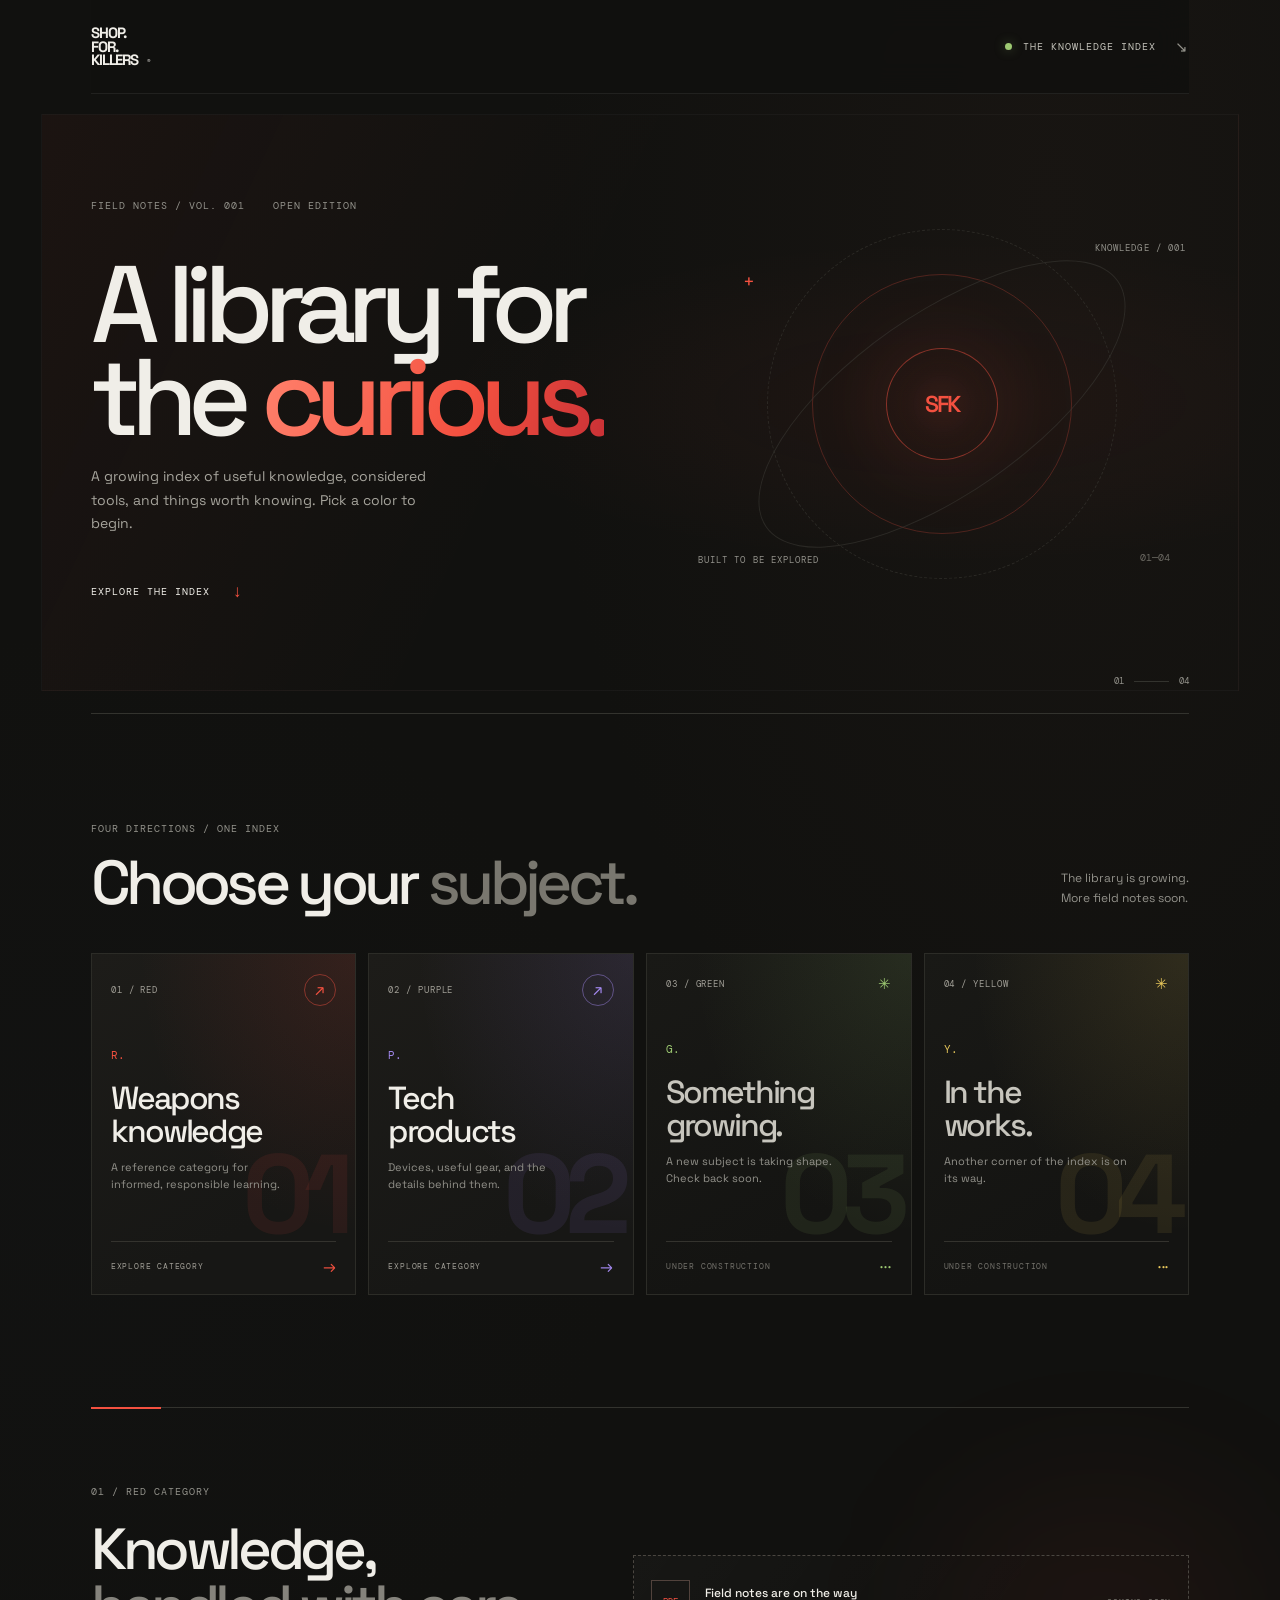
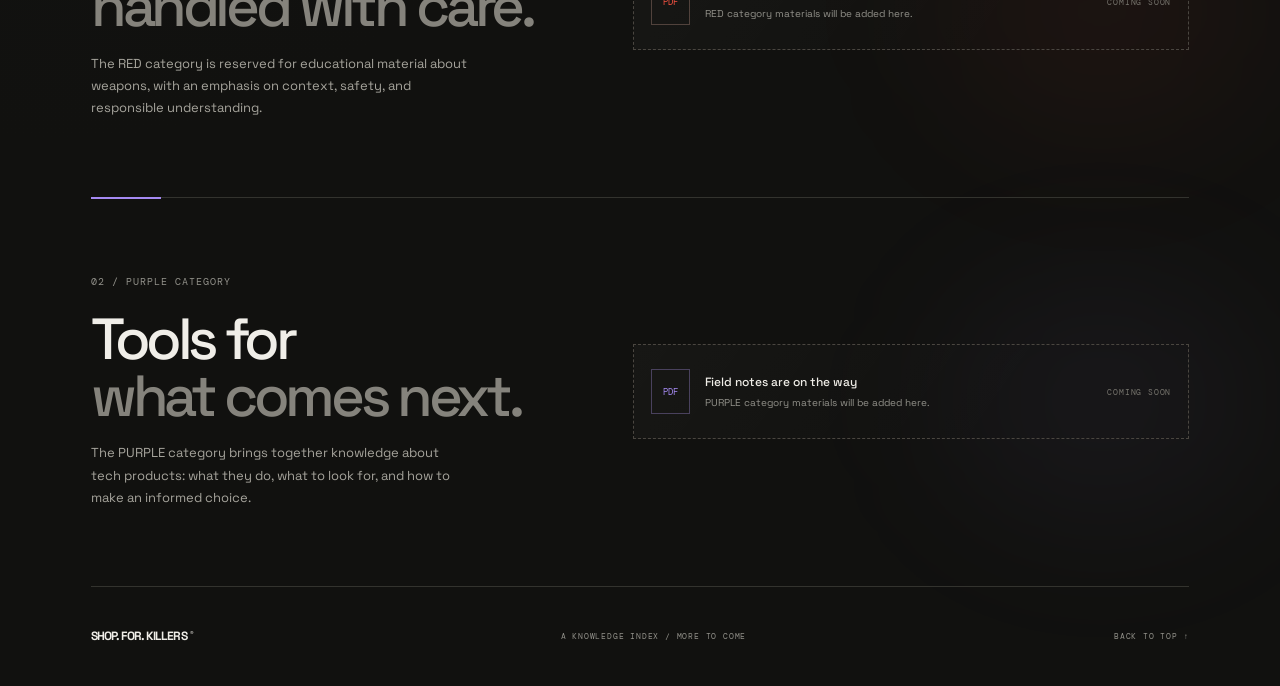
==== index.html @ 02e1d22e "Add SHOP. FOR. KILLERS website" ====
<!doctype html>
<html lang="en">
  <head>
    <meta charset="UTF-8" />
    <meta name="viewport" content="width=device-width, initial-scale=1.0" />
    <meta
      name="description"
      content="SHOP. FOR. KILLERS — a four-category knowledge library. Explore RED and PURPLE; GREEN and YELLOW are coming soon."
    />
    <meta name="theme-color" content="#11110f" />
    <title>SHOP. FOR. KILLERS — The Knowledge Index</title>
    <link rel="preconnect" href="https://fonts.googleapis.com" />
    <link rel="preconnect" href="https://fonts.gstatic.com" crossorigin />
    <link
      href="https://fonts.googleapis.com/css2?family=DM+Mono:wght@400;500&family=Space+Grotesk:wght@400;500;600;700&display=swap"
      rel="stylesheet"
    />
    <link rel="stylesheet" href="styles.css" />
    <script src="script.js" defer></script>
  </head>
  <body>
    <div class="page-shell">
      <header class="site-header">
        <a class="wordmark" href="#home" aria-label="SHOP. FOR. KILLERS home">
          <span>SHOP.</span><span>FOR.</span><span>KILLERS<span class="wordmark-dot">®</span></span>
        </a>
        <a class="header-link" href="#categories">
          <span class="status-dot" aria-hidden="true"></span>
          THE KNOWLEDGE INDEX
          <span class="header-arrow" aria-hidden="true">↘</span>
        </a>
      </header>

      <main id="home">
        <section class="hero" aria-labelledby="hero-title">
          <div class="hero-copy">
            <p class="eyebrow"><span>FIELD NOTES / VOL. 001</span><span>OPEN EDITION</span></p>
            <h1 id="hero-title">A library for<br />the <span>curious.</span></h1>
            <p class="hero-description">
              A growing index of useful knowledge, considered tools, and things worth knowing.
              Pick a color to begin.
            </p>
            <a class="explore-link" href="#categories">
              EXPLORE THE INDEX <span aria-hidden="true">↓</span>
            </a>
          </div>
          <div class="hero-art" aria-hidden="true">
            <div class="orbit orbit-one"></div>
            <div class="orbit orbit-two"></div>
            <div class="orbit orbit-three"></div>
            <div class="art-center"><span>SFK</span></div>
            <span class="art-label art-label-top">KNOWLEDGE / 001</span>
            <span class="art-label art-label-bottom">BUILT TO BE EXPLORED</span>
            <span class="art-cross">+</span>
            <span class="art-number">01—04</span>
          </div>
          <div class="hero-index" aria-hidden="true">
            <span>01</span><span class="index-line"></span><span>04</span>
          </div>
        </section>

        <section class="categories" id="categories" aria-labelledby="categories-title">
          <div class="section-heading">
            <div>
              <p class="eyebrow">FOUR DIRECTIONS / ONE INDEX</p>
              <h2 id="categories-title">Choose your <span>subject.</span></h2>
            </div>
            <p class="section-note">The library is growing.<br />More field notes soon.</p>
          </div>

          <div class="category-grid">
            <a class="category-card card-red" href="#red" aria-label="Explore Red: Weapons knowledge" data-index="01">
              <div class="card-topline"><span>01 / RED</span><span class="card-icon" aria-hidden="true">↗</span></div>
              <div class="card-content">
                <span class="card-symbol" aria-hidden="true">R.</span>
                <h3>Weapons<br />knowledge</h3>
                <p>A reference category for informed, responsible learning.</p>
              </div>
              <div class="card-bottom"><span>EXPLORE CATEGORY</span><span class="card-arrow" aria-hidden="true">→</span></div>
            </a>

            <a class="category-card card-purple" href="#purple" aria-label="Explore Purple: Tech products" data-index="02">
              <div class="card-topline"><span>02 / PURPLE</span><span class="card-icon" aria-hidden="true">↗</span></div>
              <div class="card-content">
                <span class="card-symbol" aria-hidden="true">P.</span>
                <h3>Tech<br />products</h3>
                <p>Devices, useful gear, and the details behind them.</p>
              </div>
              <div class="card-bottom"><span>EXPLORE CATEGORY</span><span class="card-arrow" aria-hidden="true">→</span></div>
            </a>

            <article class="category-card card-green is-coming" aria-label="Green category, under construction" data-index="03">
              <div class="card-topline"><span>03 / GREEN</span><span class="coming-mark" aria-hidden="true">✳</span></div>
              <div class="card-content">
                <span class="card-symbol" aria-hidden="true">G.</span>
                <h3>Something<br />growing.</h3>
                <p>A new subject is taking shape. Check back soon.</p>
              </div>
              <div class="card-bottom"><span>UNDER CONSTRUCTION</span><span class="card-arrow" aria-hidden="true">···</span></div>
            </article>

            <article class="category-card card-yellow is-coming" aria-label="Yellow category, under construction" data-index="04">
              <div class="card-topline"><span>04 / YELLOW</span><span class="coming-mark" aria-hidden="true">✳</span></div>
              <div class="card-content">
                <span class="card-symbol" aria-hidden="true">Y.</span>
                <h3>In the<br />works.</h3>
                <p>Another corner of the index is on its way.</p>
              </div>
              <div class="card-bottom"><span>UNDER CONSTRUCTION</span><span class="card-arrow" aria-hidden="true">···</span></div>
            </article>
          </div>
        </section>

        <section class="category-detail" id="red" aria-labelledby="red-title">
          <div class="detail-accent detail-accent-red"></div>
          <div class="detail-copy">
            <p class="eyebrow">01 / RED CATEGORY</p>
            <h2 id="red-title">Knowledge,<br /><span>handled with care.</span></h2>
            <p>
              The RED category is reserved for educational material about weapons, with an
              emphasis on context, safety, and responsible understanding.
            </p>
          </div>
          <div class="document-placeholder">
            <span class="document-icon" aria-hidden="true">PDF</span>
            <div><strong>Field notes are on the way</strong><span>RED category materials will be added here.</span></div>
            <span class="document-status">COMING SOON</span>
          </div>
        </section>

        <section class="category-detail detail-purple" id="purple" aria-labelledby="purple-title">
          <div class="detail-accent detail-accent-purple"></div>
          <div class="detail-copy">
            <p class="eyebrow">02 / PURPLE CATEGORY</p>
            <h2 id="purple-title">Tools for<br /><span>what comes next.</span></h2>
            <p>
              The PURPLE category brings together knowledge about tech products: what they do,
              what to look for, and how to make an informed choice.
            </p>
          </div>
          <div class="document-placeholder">
            <span class="document-icon">PDF</span>
            <div><strong>Field notes are on the way</strong><span>PURPLE category materials will be added here.</span></div>
            <span class="document-status">COMING SOON</span>
          </div>
        </section>
      </main>

      <footer class="site-footer">
        <a class="footer-wordmark" href="#home">SHOP. FOR. KILLERS<span>®</span></a>
        <span class="footer-caption">A KNOWLEDGE INDEX / MORE TO COME</span>
        <a class="back-to-top" href="#home">BACK TO TOP ↑</a>
      </footer>
    </div>
  </body>
</html>
---- styles.css ----
:root {
  color-scheme: dark;
  --background: #11110f;
  --surface: #191916;
  --text: #f0eee8;
  --muted: #92918a;
  --line: #33332e;
  --red: #f45140;
  --purple: #a58af2;
  --green: #9dc972;
  --yellow: #e8c85b;
  --surface-raised: #1d1c19;
  --content-width: 1600px;
  font-family: "Space Grotesk", sans-serif;
  font-synthesis: none;
  text-rendering: optimizeLegibility;
}

* { box-sizing: border-box; }

html { scroll-behavior: smooth; scroll-padding-top: 104px; }

body {
  margin: 0;
  background:
    radial-gradient(ellipse at 82% 9%, #2c201a42, transparent 32rem),
    radial-gradient(ellipse at 4% 52%, #171a2029, transparent 36rem),
    var(--background);
  color: var(--text);
}

a { color: inherit; text-decoration: none; }

a:focus-visible {
  outline: 2px solid currentColor;
  outline-offset: 5px;
}

.page-shell { max-width: var(--content-width); margin: 0 auto; padding: 0 7.1%; }

.site-header {
  position: sticky;
  top: 0;
  z-index: 5;
  height: 94px;
  display: flex;
  align-items: center;
  justify-content: space-between;
  border-bottom: 1px solid #ffffff12;
  background: #11110fe8;
  backdrop-filter: blur(16px);
}

.wordmark, .footer-wordmark {
  display: flex;
  flex-direction: column;
  font-size: 15px;
  font-weight: 700;
  line-height: .9;
  letter-spacing: -.075em;
}

.wordmark span:last-child { position: relative; }
.wordmark-dot { position: absolute; top: -1px; right: -9px; font-size: 7px; letter-spacing: 0; }

.header-link, .eyebrow, .explore-link, .card-topline, .card-bottom,
.document-status, .footer-caption, .back-to-top {
  font-family: "DM Mono", monospace;
  font-size: 10px;
  letter-spacing: .1em;
}

.header-link { display: flex; align-items: center; gap: 11px; color: #c3c1b9; }
.status-dot { width: 7px; height: 7px; border-radius: 50%; background: var(--green); box-shadow: 0 0 12px #9dc97266; }
.header-arrow { margin-left: 8px; color: var(--muted); font-size: 15px; }

.hero {
  position: relative;
  min-height: 620px;
  display: grid;
  grid-template-columns: 1.1fr .9fr;
  align-items: center;
  border-bottom: 1px solid var(--line);
}

.hero::before {
  position: absolute;
  inset: 20px -4.5% 22px;
  z-index: 0;
  border: 1px solid #ffffff08;
  background:
    linear-gradient(115deg, #f451400c, transparent 44%),
    radial-gradient(ellipse at 76% 50%, #f451400c, transparent 40%);
  content: "";
  pointer-events: none;
}

.hero-copy { position: relative; z-index: 1; padding: 46px 0 52px; }
.eyebrow { color: var(--muted); margin: 0; }
.hero-copy .eyebrow { display: flex; gap: 28px; }

h1, h2, h3, p { margin-top: 0; }
h1 {
  margin: 46px 0 20px;
  font-size: clamp(68px, 8.5vw, 122px);
  line-height: .86;
  letter-spacing: -.09em;
  font-weight: 500;
}

h1 span {
  color: transparent;
  background: linear-gradient(110deg, #ff806b 5%, var(--red) 60%, #c72f35);
  background-clip: text;
}
.hero-description { max-width: 360px; color: #a6a49c; line-height: 1.7; font-size: 14px; }
.explore-link { display: inline-flex; align-items: center; gap: 22px; margin-top: 30px; color: var(--text); }
.explore-link span { font-size: 17px; color: var(--red); transition: transform .2s ease; }
.explore-link:hover span { transform: translateY(4px); }

.hero-art { position: relative; height: 410px; display: grid; place-items: center; overflow: hidden; }
.orbit { position: absolute; border: 1px solid #393832; border-radius: 50%; }
.orbit-one { width: 260px; height: 260px; border-color: #f4514040; animation: orbit-turn 42s linear infinite; }
.orbit-two { width: 350px; height: 350px; border-style: dashed; border-color: #39383299; }
.orbit-three { width: 430px; height: 180px; transform: rotate(-35deg); border-color: #39383299; }
.art-center {
  width: 112px; height: 112px; border: 1px solid #f4514080; border-radius: 50%;
  display: grid; place-items: center; color: var(--red); font-size: 23px; font-weight: 600; letter-spacing: -.08em;
  background: radial-gradient(circle, #f4514018, transparent 72%);
  box-shadow: 0 0 85px #f4514021, inset 0 0 35px #f451400c;
}
.art-label { position: absolute; color: var(--muted); font: 9px "DM Mono", monospace; letter-spacing: .12em; }
.art-label-top { top: 43px; right: 3px; }
.art-label-bottom { bottom: 43px; left: 3px; }
.art-cross { position: absolute; top: 70px; left: 48px; color: var(--red); font-size: 19px; }
.art-number { position: absolute; bottom: 45px; right: 19px; color: #6b6962; font: 10px "DM Mono", monospace; }
.hero-index { position: absolute; bottom: 26px; right: 0; display: flex; gap: 10px; align-items: center; color: var(--muted); font: 9px "DM Mono", monospace; }
.index-line { width: 35px; height: 1px; background: var(--line); }

.categories { padding: 108px 0 112px; }
.categories, .category-detail { scroll-margin-top: 104px; }
.section-heading { display: flex; justify-content: space-between; align-items: end; margin-bottom: 39px; }
.section-heading h2, .detail-copy h2 {
  margin: 18px 0 0;
  font-size: clamp(37px, 5vw, 62px);
  line-height: .98;
  letter-spacing: -.075em;
  font-weight: 500;
}
.section-heading h2 span { color: #79776f; }
.section-note { margin: 0 0 5px; color: var(--muted); line-height: 1.65; font-size: 12px; }
.category-grid { display: grid; grid-template-columns: repeat(4, minmax(0, 1fr)); gap: 12px; }

.category-card {
  --accent: var(--text);
  min-height: 342px;
  padding: 20px 19px 17px;
  display: flex;
  flex-direction: column;
  justify-content: space-between;
  position: relative;
  overflow: hidden;
  background: linear-gradient(150deg, #1d1c19, #171715 74%);
  border: 1px solid #2c2c27;
  isolation: isolate;
  transition: transform .25s ease, border-color .25s ease, background .25s ease, box-shadow .25s ease;
}

.category-card::before {
  position: absolute;
  inset: 0;
  z-index: -1;
  background: radial-gradient(ellipse at 100% 0%, color-mix(in srgb, var(--accent) 15%, transparent), transparent 58%);
  content: "";
  opacity: .8;
  transition: opacity .25s ease;
  pointer-events: none;
}

.category-card::after {
  position: absolute;
  right: 12px;
  bottom: 43px;
  z-index: -1;
  color: color-mix(in srgb, var(--accent) 9%, transparent);
  content: attr(data-index);
  font-size: clamp(68px, 9vw, 112px);
  font-weight: 700;
  line-height: 1;
  letter-spacing: -.1em;
  pointer-events: none;
}

a.category-card:hover {
  transform: translateY(-6px);
  border-color: color-mix(in srgb, var(--accent) 70%, #ffffff30);
  background: var(--surface-raised);
  box-shadow: 0 18px 55px #00000035;
}
a.category-card:hover::before { opacity: 1; }
.card-red { --accent: var(--red); }
.card-purple { --accent: var(--purple); }
.card-green { --accent: var(--green); }
.card-yellow { --accent: var(--yellow); }
.card-topline, .card-bottom { display: flex; justify-content: space-between; align-items: center; color: #a09e96; font-size: 9px; }
.card-icon {
  width: 32px;
  height: 32px;
  display: grid;
  place-items: center;
  border: 1px solid color-mix(in srgb, var(--accent) 45%, transparent);
  border-radius: 50%;
  color: var(--accent);
  font: 16px "Space Grotesk", sans-serif;
  transition: transform .2s ease, background .2s ease;
}
a.category-card:hover .card-icon { transform: rotate(45deg); background: color-mix(in srgb, var(--accent) 12%, transparent); }
.card-content { padding: 21px 0 26px; }
.card-symbol { display: block; margin-bottom: 20px; color: var(--accent); font: 11px "DM Mono", monospace; }
.card-content h3 { margin: 0; font-size: clamp(23px, 2.5vw, 34px); font-weight: 500; line-height: 1.02; letter-spacing: -.065em; }
.card-content p { max-width: 190px; margin: 12px 0 0; color: var(--muted); font-size: 11px; line-height: 1.55; }
.card-bottom { border-top: 1px solid #34332e; padding-top: 14px; font-size: 8px; }
.card-arrow { color: var(--accent); font: 16px "Space Grotesk", sans-serif; }
.coming-mark { color: var(--accent); font-size: 15px; }
.is-coming { background: linear-gradient(150deg, #191916, #141412 74%); }
.is-coming .card-content h3 { color: #c7c5bd; }
.is-coming .card-bottom { color: #73716b; }

.category-detail {
  position: relative;
  min-height: 390px;
  border-top: 1px solid var(--line);
  display: grid;
  grid-template-columns: .9fr 1.1fr;
  gap: 8%;
  align-items: center;
  padding: 70px 0;
}

.category-detail::after {
  position: absolute;
  top: 20%;
  right: -7.1%;
  z-index: -1;
  width: 330px;
  height: 250px;
  border-radius: 50%;
  background: var(--detail-glow, #f451400d);
  filter: blur(75px);
  content: "";
  pointer-events: none;
}

.detail-accent { position: absolute; top: -1px; left: 0; width: 70px; height: 2px; background: var(--red); }
.detail-accent-purple { background: var(--purple); }
.detail-copy h2 { margin: 23px 0 18px; font-size: clamp(39px, 5vw, 58px); }
.detail-copy h2 span { color: #85837c; }
.detail-copy > p:last-child { max-width: 380px; margin: 0; color: #a6a49c; font-size: 13px; line-height: 1.7; }
.document-placeholder {
  min-height: 95px;
  padding: 17px;
  border: 1px dashed #4a4640;
  background: linear-gradient(125deg, #ffffff06, transparent 70%);
  transition: border-color .2s ease, background .2s ease;
  display: flex;
  align-items: center;
  gap: 15px;
}
.document-icon {
  width: 39px; height: 45px; flex: 0 0 auto; display: grid; place-items: center;
  border: 1px solid #51423c; color: var(--red); font: 9px "DM Mono", monospace;
}
.detail-purple .document-icon { border-color: #49415d; color: var(--purple); }
.detail-purple { --detail-glow: #a58af20c; }
.document-placeholder div { display: flex; flex-direction: column; gap: 6px; }
.document-placeholder strong { font-size: 12px; font-weight: 500; }
.document-placeholder div span { color: var(--muted); font-size: 10px; }
.document-status { margin-left: auto; color: #77756e; white-space: nowrap; font-size: 8px; }
.detail-purple { border-bottom: 1px solid var(--line); }

.site-footer { min-height: 99px; display: flex; align-items: center; justify-content: space-between; gap: 16px; }
.footer-wordmark { display: block; font-size: 12px; }
.footer-wordmark span { margin-left: 3px; vertical-align: top; font-size: 7px; }
.footer-caption, .back-to-top { color: var(--muted); font-size: 8px; }
.back-to-top:hover { color: var(--text); }

@keyframes orbit-turn {
  to { transform: rotate(360deg); }
}

@media (min-width: 1300px) {
  .page-shell { padding-right: 9%; padding-left: 9%; }
}

@media (max-width: 760px) {
  .page-shell { padding: 0 6%; }
  .site-header { height: 78px; }
  .header-link { font-size: 8px; gap: 8px; }
  .hero { min-height: auto; grid-template-columns: 1fr; padding: 30px 0 60px; }
  .hero::before { inset: 14px -5% 14px; }
  .hero-copy { padding: 38px 0 0; }
  h1 { margin-top: 38px; font-size: clamp(64px, 15vw, 100px); }
  .hero-art { height: 310px; margin: 8px 0 0; }
  .orbit-one { width: 210px; height: 210px; }
  .orbit-two { width: 285px; height: 285px; }
  .orbit-three { width: 340px; height: 140px; }
  .art-label-top { right: 4%; }
  .art-label-bottom { left: 4%; }
  .categories { padding: 78px 0; }
  .section-heading { align-items: start; gap: 20px; flex-direction: column; }
  .section-note br { display: none; }
  .category-grid { grid-template-columns: repeat(2, minmax(0, 1fr)); }
  .category-card { min-height: 300px; }
  .category-detail { grid-template-columns: 1fr; gap: 32px; padding: 58px 0; }
}

@media (max-width: 430px) {
  .hero-copy .eyebrow { gap: 13px; font-size: 8px; }
  .category-grid { gap: 8px; }
  .category-card { min-height: 270px; padding: 14px 12px; }
  .card-topline { font-size: 8px; }
  .card-content h3 { font-size: 24px; }
  .card-content p { font-size: 10px; }
  .card-bottom { font-size: 7px; }
  .document-placeholder { align-items: flex-start; flex-wrap: wrap; }
  .document-status { margin-left: 54px; }
  .footer-caption { display: none; }
}

@media (prefers-reduced-motion: reduce) {
  *, *::before, *::after {
    scroll-behavior: auto !important;
    animation-duration: .01ms !important;
    transition-duration: .01ms !important;
  }
}
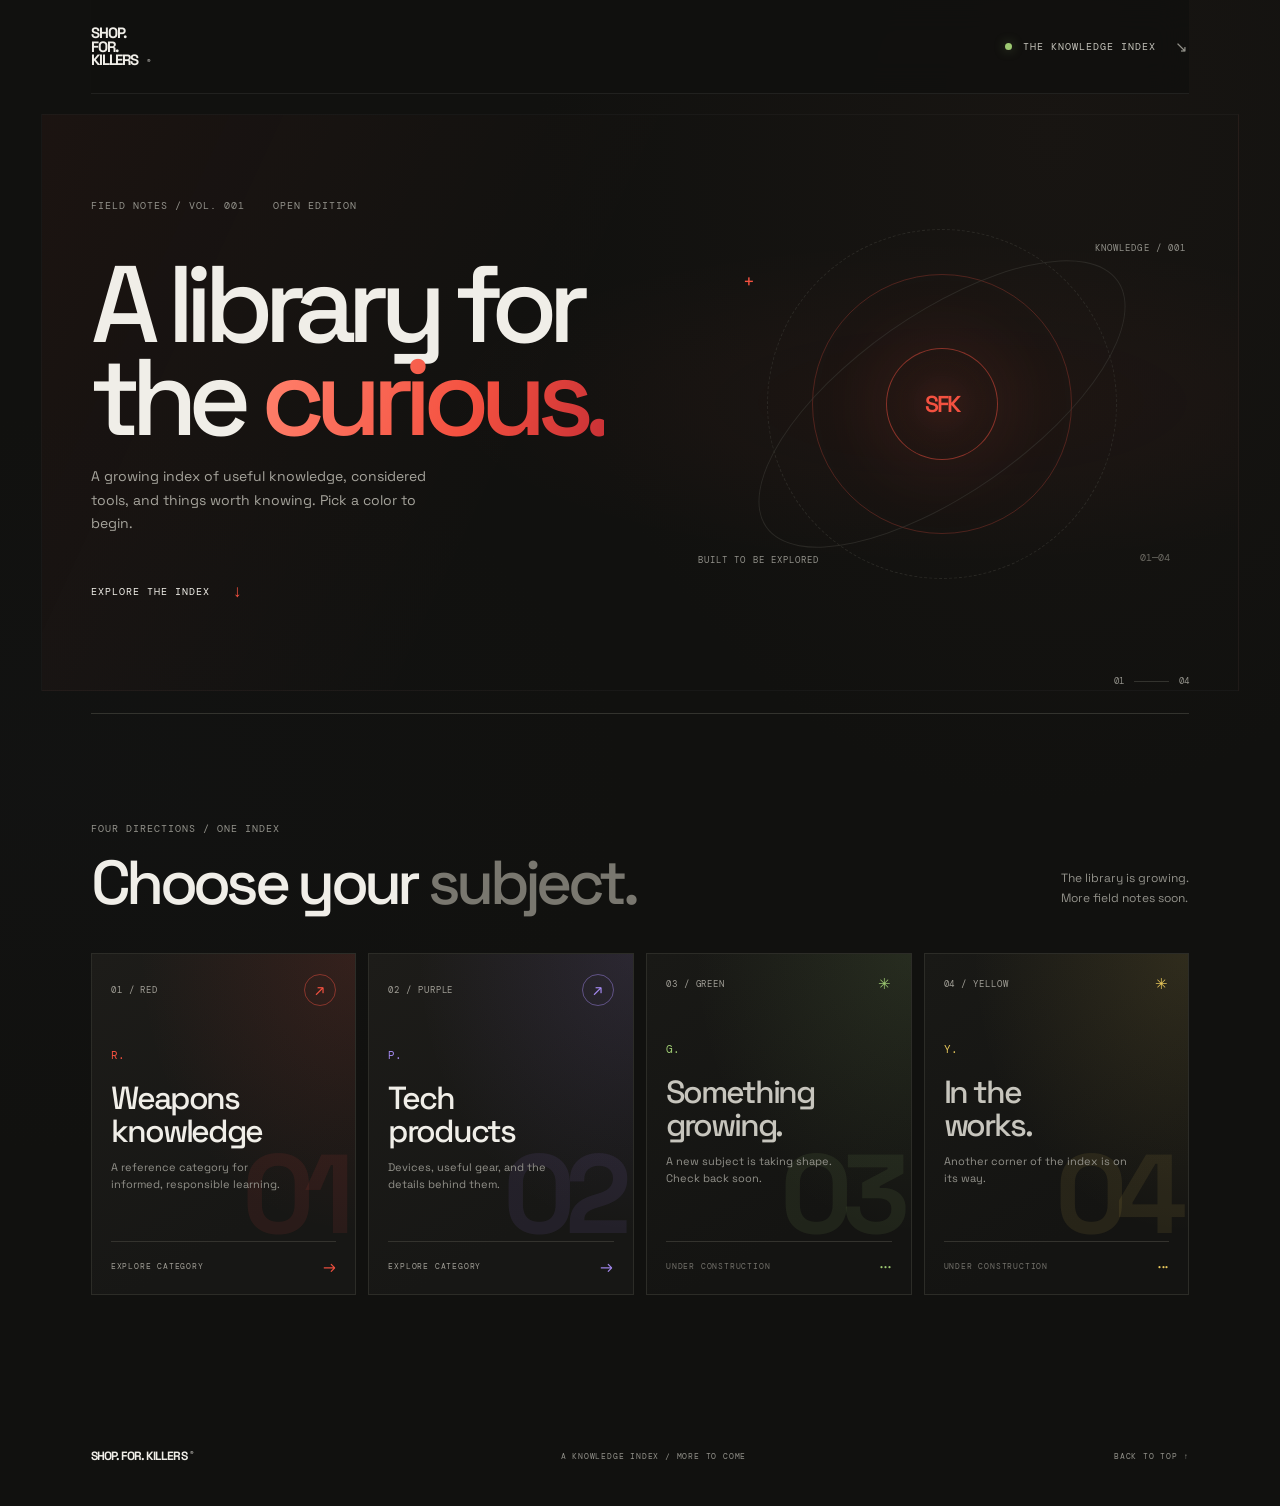
==== commit edad06e1: "Add files via upload" ====
--- a/index.html
+++ b/index.html
@@ -69,7 +69,7 @@
           </div>
 
           <div class="category-grid">
-            <a class="category-card card-red" href="#red" aria-label="Explore Red: Weapons knowledge" data-index="01">
+            <a class="category-card card-red" href="red/index.html" aria-label="Explore Red: Weapons knowledge" data-index="01">
               <div class="card-topline"><span>01 / RED</span><span class="card-icon" aria-hidden="true">↗</span></div>
               <div class="card-content">
                 <span class="card-symbol" aria-hidden="true">R.</span>
@@ -79,7 +79,7 @@
               <div class="card-bottom"><span>EXPLORE CATEGORY</span><span class="card-arrow" aria-hidden="true">→</span></div>
             </a>
 
-            <a class="category-card card-purple" href="#purple" aria-label="Explore Purple: Tech products" data-index="02">
+            <a class="category-card card-purple" href="purple/index.html" aria-label="Explore Purple: Tech products" data-index="02">
               <div class="card-topline"><span>02 / PURPLE</span><span class="card-icon" aria-hidden="true">↗</span></div>
               <div class="card-content">
                 <span class="card-symbol" aria-hidden="true">P.</span>
@@ -111,39 +111,6 @@
           </div>
         </section>
 
-        <section class="category-detail" id="red" aria-labelledby="red-title">
-          <div class="detail-accent detail-accent-red"></div>
-          <div class="detail-copy">
-            <p class="eyebrow">01 / RED CATEGORY</p>
-            <h2 id="red-title">Knowledge,<br /><span>handled with care.</span></h2>
-            <p>
-              The RED category is reserved for educational material about weapons, with an
-              emphasis on context, safety, and responsible understanding.
-            </p>
-          </div>
-          <div class="document-placeholder">
-            <span class="document-icon" aria-hidden="true">PDF</span>
-            <div><strong>Field notes are on the way</strong><span>RED category materials will be added here.</span></div>
-            <span class="document-status">COMING SOON</span>
-          </div>
-        </section>
-
-        <section class="category-detail detail-purple" id="purple" aria-labelledby="purple-title">
-          <div class="detail-accent detail-accent-purple"></div>
-          <div class="detail-copy">
-            <p class="eyebrow">02 / PURPLE CATEGORY</p>
-            <h2 id="purple-title">Tools for<br /><span>what comes next.</span></h2>
-            <p>
-              The PURPLE category brings together knowledge about tech products: what they do,
-              what to look for, and how to make an informed choice.
-            </p>
-          </div>
-          <div class="document-placeholder">
-            <span class="document-icon">PDF</span>
-            <div><strong>Field notes are on the way</strong><span>PURPLE category materials will be added here.</span></div>
-            <span class="document-status">COMING SOON</span>
-          </div>
-        </section>
       </main>
 
       <footer class="site-footer">
--- a/styles.css
+++ b/styles.css
@@ -226,57 +226,56 @@
 .is-coming .card-content h3 { color: #c7c5bd; }
 .is-coming .card-bottom { color: #73716b; }
 
-.category-detail {
-  position: relative;
-  min-height: 390px;
-  border-top: 1px solid var(--line);
-  display: grid;
-  grid-template-columns: .9fr 1.1fr;
-  gap: 8%;
-  align-items: center;
-  padding: 70px 0;
-}
-
-.category-detail::after {
-  position: absolute;
-  top: 20%;
-  right: -7.1%;
-  z-index: -1;
-  width: 330px;
-  height: 250px;
-  border-radius: 50%;
-  background: var(--detail-glow, #f451400d);
-  filter: blur(75px);
-  content: "";
-  pointer-events: none;
-}
-
-.detail-accent { position: absolute; top: -1px; left: 0; width: 70px; height: 2px; background: var(--red); }
-.detail-accent-purple { background: var(--purple); }
-.detail-copy h2 { margin: 23px 0 18px; font-size: clamp(39px, 5vw, 58px); }
-.detail-copy h2 span { color: #85837c; }
-.detail-copy > p:last-child { max-width: 380px; margin: 0; color: #a6a49c; font-size: 13px; line-height: 1.7; }
-.document-placeholder {
-  min-height: 95px;
-  padding: 17px;
-  border: 1px dashed #4a4640;
-  background: linear-gradient(125deg, #ffffff06, transparent 70%);
-  transition: border-color .2s ease, background .2s ease;
-  display: flex;
-  align-items: center;
-  gap: 15px;
-}
+.inner-page { min-height: calc(100vh - 194px); }
+.breadcrumbs { display: flex; flex-wrap: wrap; gap: 10px; padding: 30px 0; color: #77756e; font: 9px "DM Mono", monospace; letter-spacing: .1em; }
+.breadcrumbs a { transition: color .2s ease; }
+.breadcrumbs a:hover { color: var(--text); }
+.page-intro { max-width: 760px; padding: 44px 0 78px; }
+.page-intro h1, .field-note h1 { margin: 25px 0 20px; font-size: clamp(48px, 7vw, 84px); line-height: .96; letter-spacing: -.08em; font-weight: 500; }
+.page-intro h1 span, .field-note h1 span { color: #85837c; }
+.page-intro > p:last-child { max-width: 540px; margin: 0; color: #a6a49c; font-size: 14px; line-height: 1.75; }
+.topic-section { padding: 0 0 86px; }
+.topic-section .section-heading { margin-bottom: 27px; }
+.topic-section .section-heading h2 { font-size: clamp(32px, 4vw, 48px); }
 .document-icon {
   width: 39px; height: 45px; flex: 0 0 auto; display: grid; place-items: center;
   border: 1px solid #51423c; color: var(--red); font: 9px "DM Mono", monospace;
 }
-.detail-purple .document-icon { border-color: #49415d; color: var(--purple); }
-.detail-purple { --detail-glow: #a58af20c; }
-.document-placeholder div { display: flex; flex-direction: column; gap: 6px; }
-.document-placeholder strong { font-size: 12px; font-weight: 500; }
-.document-placeholder div span { color: var(--muted); font-size: 10px; }
 .document-status { margin-left: auto; color: #77756e; white-space: nowrap; font-size: 8px; }
-.detail-purple { border-bottom: 1px solid var(--line); }
+.red-subcategories { display: grid; grid-template-columns: repeat(2, minmax(0, 1fr)); gap: 12px; }
+.red-subcategory { min-width: 0; padding: 22px; border: 1px solid #34332e; background: linear-gradient(145deg, #1a1917, #141412 75%); color: inherit; text-decoration: none; transition: transform .2s ease, border-color .2s ease, background .2s ease; }
+.red-subcategory:hover { border-color: var(--red); background: linear-gradient(125deg, #f4514010, transparent 70%); }
+.red-subcategory:hover { transform: translateY(-3px); }
+.red-subcategory:focus-visible { outline: 2px solid var(--red); outline-offset: 3px; }
+.subcategory-heading { min-height: 38px; display: flex; align-items: flex-start; justify-content: space-between; gap: 14px; }
+.subcategory-heading h3 { margin: 0; font-size: 17px; font-weight: 500; line-height: 1.35; }
+.red-subcategory > p { min-height: 54px; margin: 16px 0; color: var(--muted); font-size: 12px; line-height: 1.65; }
+.subcategory-tags { display: flex; flex-wrap: wrap; gap: 6px; margin: 0; padding: 0; list-style: none; }
+.subcategory-tags li { padding: 5px 8px; border: 1px solid #34332e; color: #a6a49c; font: 9px "DM Mono", monospace; }
+.topic-link-label { display: flex; justify-content: space-between; margin-top: 20px; padding-top: 13px; border-top: 1px solid #34332e; color: #a6a49c; font: 8px "DM Mono", monospace; letter-spacing: .1em; }
+.topic-link-label span { color: var(--red); font-size: 14px; }
+.field-note { max-width: 820px; padding: 48px 0 90px; }
+.field-note h1 { font-size: clamp(45px, 6vw, 72px); }
+.field-note-summary { max-width: 650px; margin: 0; color: #a6a49c; font-size: 15px; line-height: 1.75; }
+.coming-panel { max-width: 700px; min-height: 105px; display: flex; align-items: center; gap: 17px; margin: 42px 0 30px; padding: 20px; border: 1px solid var(--line); background: linear-gradient(125deg, #ffffff06, transparent 75%); }
+.coming-panel > div { display: flex; flex-direction: column; gap: 7px; }
+.coming-panel strong { font-size: 13px; font-weight: 500; }
+.coming-panel > div span { color: var(--muted); font-size: 11px; line-height: 1.5; }
+.coming-panel .document-status { white-space: nowrap; }
+.purple-note .document-icon { border-color: #49415d; color: var(--purple); }
+.text-link { display: inline-block; color: #c3c1b9; font: 9px "DM Mono", monospace; letter-spacing: .1em; transition: color .2s ease; }
+.text-link:hover { color: var(--text); }
+.meta-topic-section { padding: 0 0 38px; }
+.meta-topic-section .section-heading { margin-bottom: 24px; }
+.meta-topic-section .section-heading h2 { font-size: clamp(32px, 4vw, 48px); }
+.meta-topic-grid { display: grid; grid-template-columns: repeat(3, minmax(0, 1fr)); gap: 12px; margin-bottom: 32px; }
+.meta-topic-card { min-height: 205px; display: flex; flex-direction: column; align-items: flex-start; padding: 20px; border: 1px solid #34332e; background: linear-gradient(145deg, #1a1917, #141412 75%); transition: transform .2s ease, border-color .2s ease, background .2s ease; }
+.meta-topic-card:hover { transform: translateY(-3px); border-color: var(--red); background: linear-gradient(125deg, #f4514010, transparent 70%); }
+.meta-topic-card:focus-visible { outline: 2px solid var(--red); outline-offset: 3px; }
+.meta-topic-number { color: var(--red); font: 9px "DM Mono", monospace; }
+.meta-topic-card h3 { margin: 20px 0 7px; font-size: 19px; font-weight: 500; line-height: 1.25; }
+.meta-topic-card p { margin: 0; color: var(--muted); font-size: 12px; }
+.meta-topic-card .topic-link-label { width: 100%; margin-top: auto; }
 
 .site-footer { min-height: 99px; display: flex; align-items: center; justify-content: space-between; gap: 16px; }
 .footer-wordmark { display: block; font-size: 12px; }
@@ -311,7 +310,6 @@
   .section-note br { display: none; }
   .category-grid { grid-template-columns: repeat(2, minmax(0, 1fr)); }
   .category-card { min-height: 300px; }
-  .category-detail { grid-template-columns: 1fr; gap: 32px; padding: 58px 0; }
 }
 
 @media (max-width: 430px) {
@@ -322,8 +320,15 @@
   .card-content h3 { font-size: 24px; }
   .card-content p { font-size: 10px; }
   .card-bottom { font-size: 7px; }
-  .document-placeholder { align-items: flex-start; flex-wrap: wrap; }
-  .document-status { margin-left: 54px; }
+  .red-subcategories { grid-template-columns: 1fr; }
+  .meta-topic-grid { grid-template-columns: 1fr; }
+  .meta-topic-card { min-height: 160px; }
+  .subcategory-heading { min-height: 0; flex-direction: column; }
+  .red-subcategory > p { min-height: 0; }
+  .coming-panel { align-items: flex-start; flex-wrap: wrap; }
+  .coming-panel .document-status { margin-left: 56px; }
+  .page-intro { padding: 30px 0 58px; }
+  .topic-section { padding-bottom: 58px; }
   .footer-caption { display: none; }
 }
 
